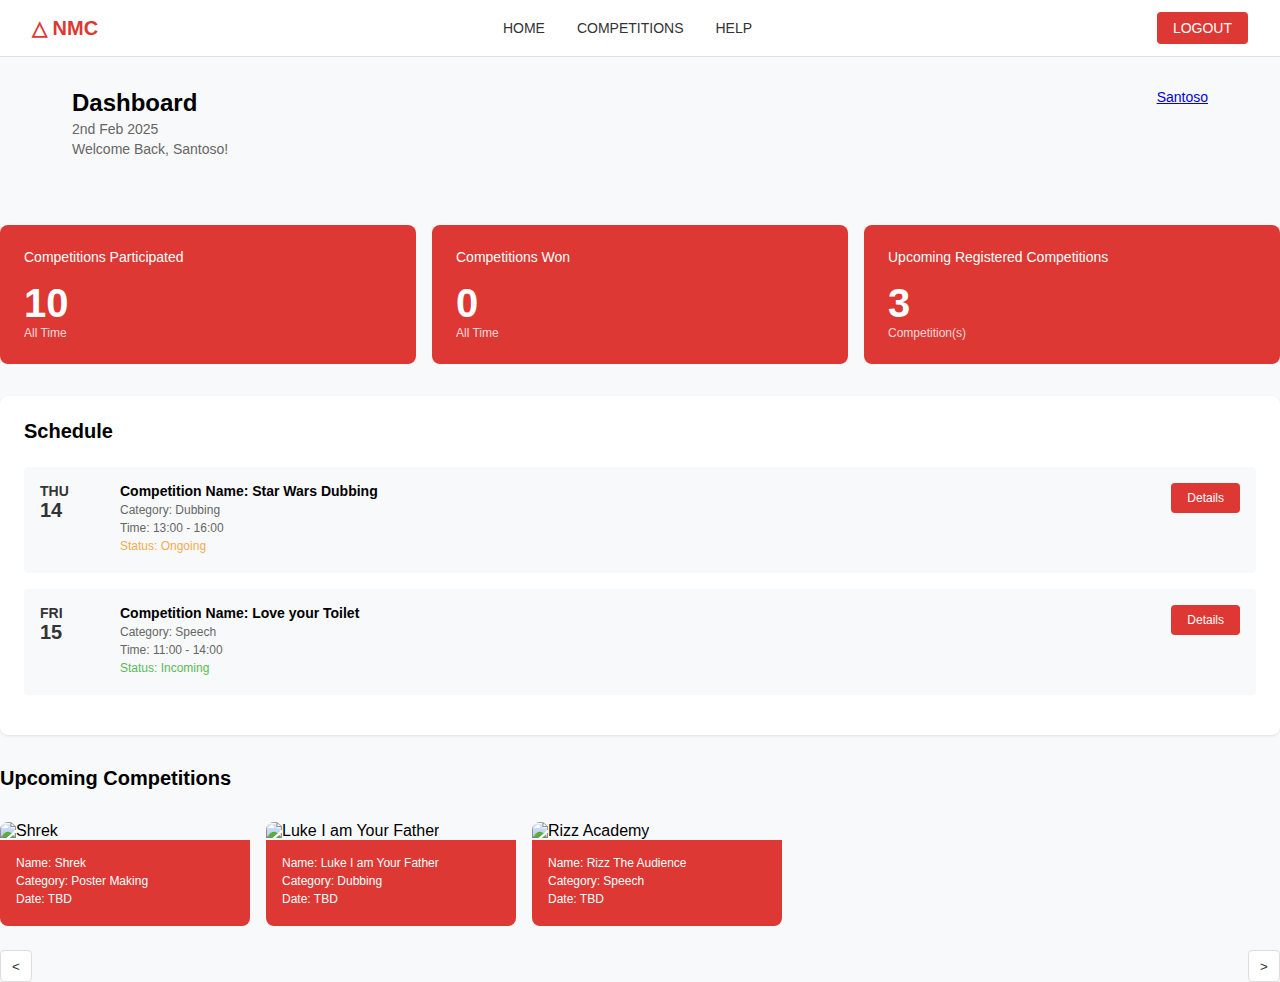
==== index.html @ b35b0356 "Add files via upload" ====
<!DOCTYPE html>
<html lang="en">
<head>
    <meta charset="UTF-8">
    <meta name="viewport" content="width=device-width, initial-scale=1.0">
    <title>NMC Dashboard</title>
    <link rel="stylesheet" href="style.css">
  
</head>
<body>
    <nav class="navbar">
        <a href="#" class="logo">△ NMC</a>
        <div class="nav-links">
            <a href="#">HOME</a>
            <a href="#">COMPETITIONS</a>
            <a href="#">HELP</a>
        </div>
        <button class="logout-btn">LOGOUT</button>
    </nav>

    <div class="dashboard">
        <div class="dashboard-header">
            <div class="header-text">
                <h1>Dashboard</h1>
                <p>2nd Feb 2025</p>
                <p>Welcome Back, Santoso!</p>
            </div>
            <div class="user-info">
              <a href="profile.html">Santoso</a>
          </div>          
            </div>
        </div>

        <div class="stats-grid">
            <div class="stat-card">
                <h3>Competitions Participated</h3>
                <div class="number">10</div>
                <div class="subtext">All Time</div>
            </div>
            <div class="stat-card">
                <h3>Competitions Won</h3>
                <div class="number">0</div>
                <div class="subtext">All Time</div>
            </div>
            <div class="stat-card">
                <h3>Upcoming Registered Competitions</h3>
                <div class="number">3</div>
                <div class="subtext">Competition(s)</div>
            </div>
        </div>

        <div class="schedule">
            <h2>Schedule</h2>
            <div class="schedule-item">
                <div class="date-box">
                    <h3>THU</h3>
                    <p>14</p>
                </div>
                <div class="competition-info">
                    <h4>Competition Name: Star Wars Dubbing</h4>
                    <p>Category: Dubbing</p>
                    <p>Time: 13:00 - 16:00</p>
                    <p class="status ongoing">Status: Ongoing</p>
                </div>
                <button class="details-btn">Details</button>
            </div>
            <div class="schedule-item">
                <div class="date-box">
                    <h3>FRI</h3>
                    <p>15</p>
                </div>
                <div class="competition-info">
                    <h4>Competition Name: Love your Toilet</h4>
                    <p>Category: Speech</p>
                    <p>Time: 11:00 - 14:00</p>
                    <p class="status incoming">Status: Incoming</p>
                </div>
                <button class="details-btn">Details</button>
            </div>
        </div>

        <div class="upcoming-competitions">
            <h2>Upcoming Competitions</h2>
            <div class="competition-carousel">
                <div class="competition-card">
                    <img src="/api/placeholder/250/150" alt="Shrek">
                    <div class="competition-card-info">
                        <p>Name: Shrek</p>
                        <p>Category: Poster Making</p>
                        <p>Date: TBD</p>
                    </div>
                </div>
                <div class="competition-card">
                    <img src="/api/placeholder/250/150" alt="Luke I am Your Father">
                    <div class="competition-card-info">
                        <p>Name: Luke I am Your Father</p>
                        <p>Category: Dubbing</p>
                        <p>Date: TBD</p>
                    </div>
                </div>
                <div class="competition-card">
                    <img src="/api/placeholder/250/150" alt="Rizz Academy">
                    <div class="competition-card-info">
                        <p>Name: Rizz The Audience</p>
                        <p>Category: Speech</p>
                        <p>Date: TBD</p>
                    </div>
                </div>
            </div>
            <div class="carousel-nav">
                <button id="prevBtn">&lt;</button>
                <button id="nextBtn">&gt;</button>
            </div>
        </div>
    </div>
    <script src="script.js"></script>
</body>
</html>
---- style.css ----
* {
    margin: 0;
    padding: 0;
    box-sizing: border-box;
    font-family: -apple-system, BlinkMacSystemFont, 'Segoe UI', Roboto, Oxygen, Ubuntu, Cantarell, sans-serif;
}

body {
    background-color: #f8f9fa;
}

.navbar {
    display: flex;
    justify-content: space-between;
    align-items: center;
    padding: 0.75rem 2rem;
    background-color: white;
    border-bottom: 1px solid #e0e0e0;
}

.logo {
    display: flex;
    align-items: center;
    gap: 0.5rem;
    color: #dd3833;
    text-decoration: none;
    font-weight: bold;
    font-size: 1.25rem;
}

.nav-links {
    display: flex;
    gap: 2rem;
}

.nav-links a {
    text-decoration: none;
    color: #333;
    font-weight: 500;
    font-size: 0.875rem;
}

.logout-btn {
    background-color: #dd3833;
    color: white;
    border: none;
    padding: 0.5rem 1rem;
    border-radius: 4px;
    cursor: pointer;
    font-size: 0.875rem;
}

.dashboard {
    padding: 2rem;
    max-width: 1200px;
    margin: 0 auto;
}

.dashboard-header {
    display: flex;
    justify-content: space-between;
    align-items: flex-start;
    margin-bottom: 2rem;
}

.header-text h1 {
    font-size: 1.5rem;
    margin-bottom: 0.25rem;
}

.header-text p {
    color: #666;
    font-size: 0.875rem;
    margin-bottom: 0.25rem;
}

.user-info {
    display: flex;
    align-items: center;
    gap: 0.5rem;
    color: #333;
    font-size: 0.875rem;
}

.stats-grid {
    display: grid;
    grid-template-columns: repeat(auto-fit, minmax(200px, 1fr));
    gap: 1rem;
    margin-bottom: 2rem;
}

.stat-card {
    background-color: #dd3833;
    color: white;
    padding: 1.5rem;
    border-radius: 8px;
}

.stat-card h3 {
    font-size: 0.875rem;
    font-weight: normal;
    margin-bottom: 1rem;
}

.stat-card .number {
    font-size: 2.5rem;
    font-weight: bold;
}

.stat-card .subtext {
    font-size: 0.75rem;
    opacity: 0.8;
}

.schedule {
    background-color: white;
    padding: 1.5rem;
    border-radius: 8px;
    margin-bottom: 2rem;
    box-shadow: 0 1px 3px rgba(0,0,0,0.1);
}

.schedule h2 {
    font-size: 1.25rem;
    margin-bottom: 1.5rem;
}

.schedule-item {
    display: grid;
    grid-template-columns: 80px 1fr auto;
    align-items: start;
    padding: 1rem;
    background-color: #f8f9fa;
    margin-bottom: 1rem;
    border-radius: 4px;
}

.date-box {
    text-align: left;
}

.date-box h3 {
    font-size: 0.875rem;
    color: #333;
}

.date-box p {
    font-size: 1.25rem;
    font-weight: bold;
    color: #333;
}

.competition-info h4 {
    font-size: 0.875rem;
    margin-bottom: 0.25rem;
}

.competition-info p {
    font-size: 0.75rem;
    color: #666;
    margin-bottom: 0.25rem;
}

.details-btn {
    background-color: #dd3833;
    color: white;
    border: none;
    padding: 0.5rem 1rem;
    border-radius: 4px;
    cursor: pointer;
    font-size: 0.75rem;
}

.upcoming-competitions {
    margin-top: 2rem;
}

.upcoming-competitions h2 {
    font-size: 1.25rem;
    margin-bottom: 1.5rem;
}

.competition-carousel {
    position: relative;
    display: flex;
    gap: 1rem;
    overflow-x: hidden;
    padding: 0.5rem 0;
}

.competition-card {
    min-width: 250px;
    border-radius: 8px;
    overflow: hidden;
}

.competition-card img {
    width: 100%;
    height: 150px;
    object-fit: cover;
}

.competition-card-info {
    padding: 1rem;
    background-color: #dd3833;
    color: white;
}

.competition-card-info p {
    font-size: 0.75rem;
    margin-bottom: 0.25rem;
}

.carousel-nav {
    position: relative;
    display: flex;
    gap: 1rem;
    justify-content: space-between;
    margin-top: 1rem;
}

.carousel-nav button {
    width: 32px;
    height: 32px;
    border: 1px solid #ddd;
    background: white;
    color: #333;
    border-radius: 4px;
    cursor: pointer;
    display: flex;
    align-items: center;
    justify-content: center;
}

.status {
    color: #666;
}

.status.ongoing {
    color: #f0ad4e;
}

.status.incoming {
    color: #5cb85c;
}
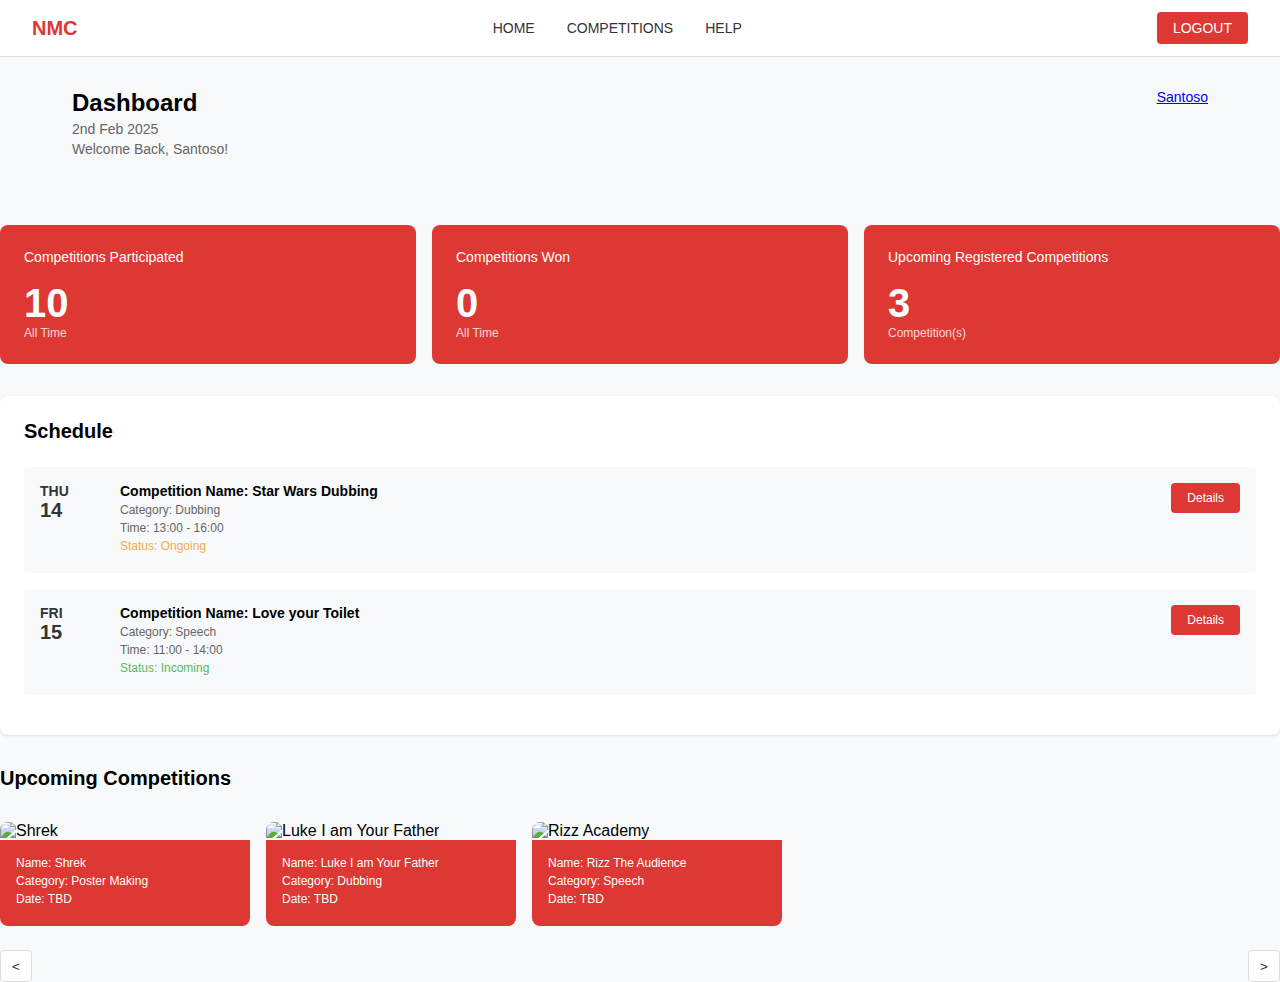
==== commit 9aca4954: "Update index.html" ====
--- a/index.html
+++ b/index.html
@@ -9,7 +9,7 @@
 </head>
 <body>
     <nav class="navbar">
-        <a href="#" class="logo">△ NMC</a>
+        <a href="logo.png" class="logo"> NMC</a>
         <div class="nav-links">
             <a href="#">HOME</a>
             <a href="#">COMPETITIONS</a>
@@ -83,7 +83,7 @@
             <h2>Upcoming Competitions</h2>
             <div class="competition-carousel">
                 <div class="competition-card">
-                    <img src="/api/placeholder/250/150" alt="Shrek">
+                    <img src="shrek.jpeg" alt="Shrek">
                     <div class="competition-card-info">
                         <p>Name: Shrek</p>
                         <p>Category: Poster Making</p>
@@ -91,7 +91,7 @@
                     </div>
                 </div>
                 <div class="competition-card">
-                    <img src="/api/placeholder/250/150" alt="Luke I am Your Father">
+                    <img src="luke.jpg" alt="Luke I am Your Father">
                     <div class="competition-card-info">
                         <p>Name: Luke I am Your Father</p>
                         <p>Category: Dubbing</p>
@@ -99,7 +99,7 @@
                     </div>
                 </div>
                 <div class="competition-card">
-                    <img src="/api/placeholder/250/150" alt="Rizz Academy">
+                    <img src="Rizzacademy.webp" alt="Rizz Academy">
                     <div class="competition-card-info">
                         <p>Name: Rizz The Audience</p>
                         <p>Category: Speech</p>
@@ -115,4 +115,8 @@
     </div>
     <script src="script.js"></script>
 </body>
-</html>+</html>
+    </div>
+    <script src="script.js"></script>
+</body>
+</html>
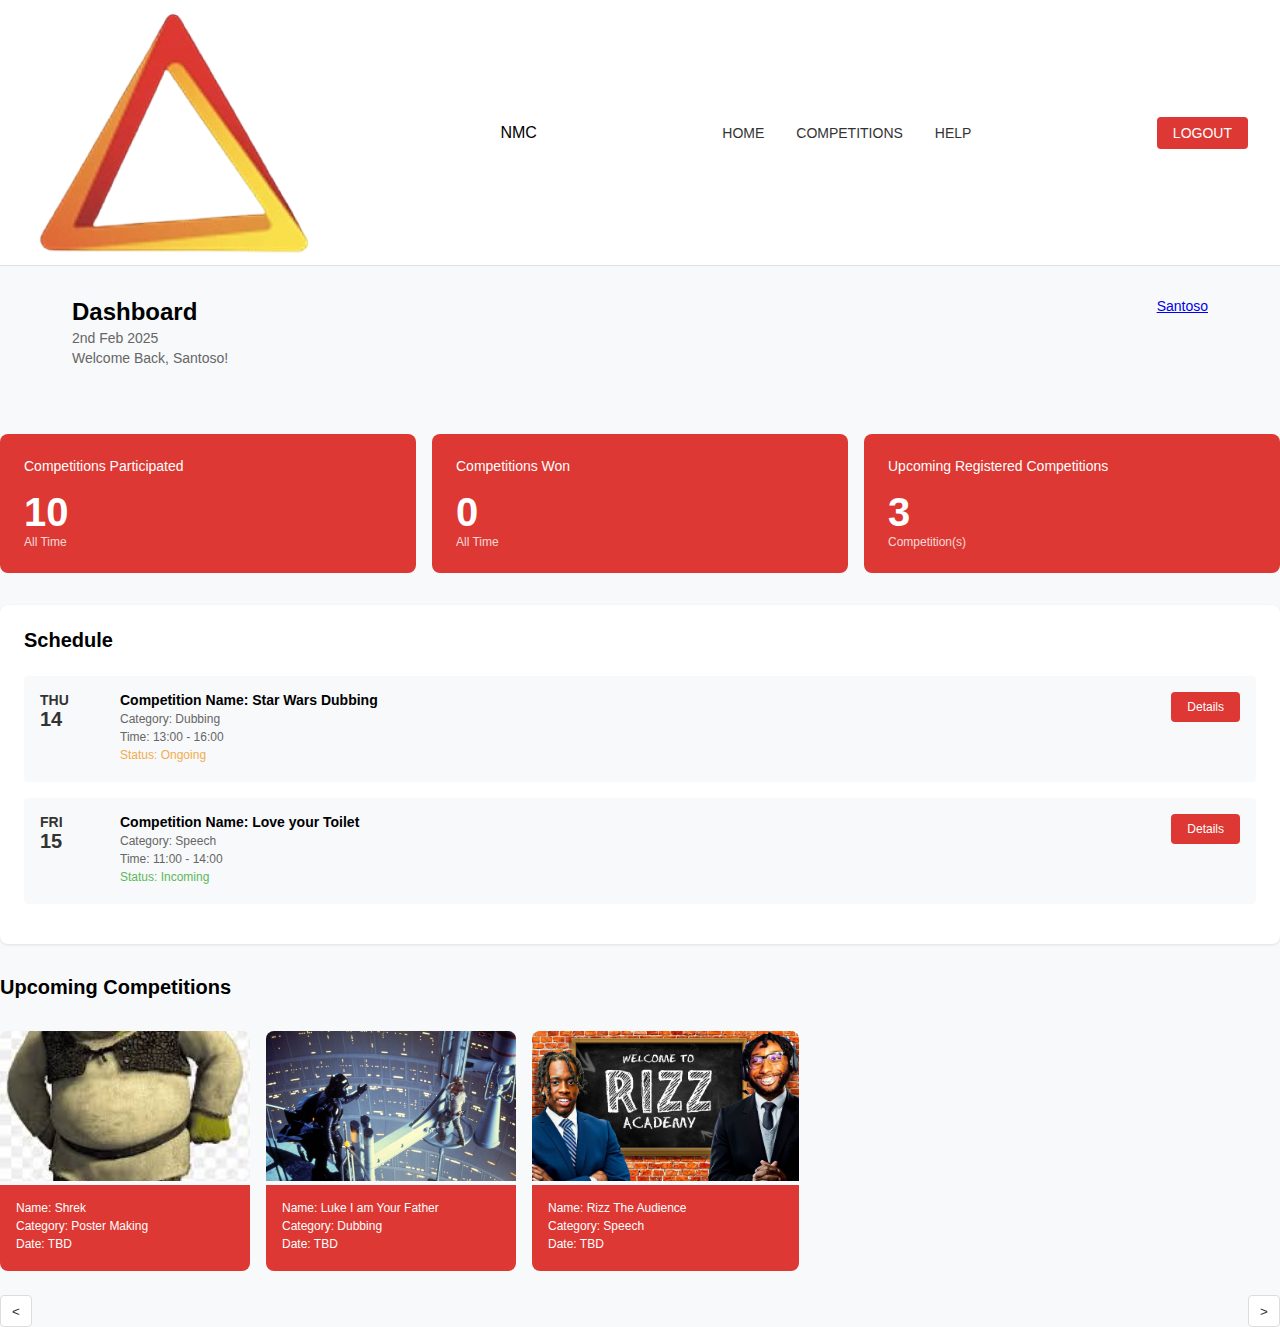
==== commit c2550d95: "Update index.html" ====
--- a/index.html
+++ b/index.html
@@ -5,11 +5,12 @@
     <meta name="viewport" content="width=device-width, initial-scale=1.0">
     <title>NMC Dashboard</title>
     <link rel="stylesheet" href="style.css">
+    <link href='https://fonts.googleapis.com/css?family=Poppins' rel='stylesheet'>
   
 </head>
 <body>
     <nav class="navbar">
-        <a href="logo.png" class="logo"> NMC</a>
+        <img src="logo.png" class="logo"> NMC</a>
         <div class="nav-links">
             <a href="#">HOME</a>
             <a href="#">COMPETITIONS</a>
@@ -116,7 +117,3 @@
     <script src="script.js"></script>
 </body>
 </html>
-    </div>
-    <script src="script.js"></script>
-</body>
-</html>
